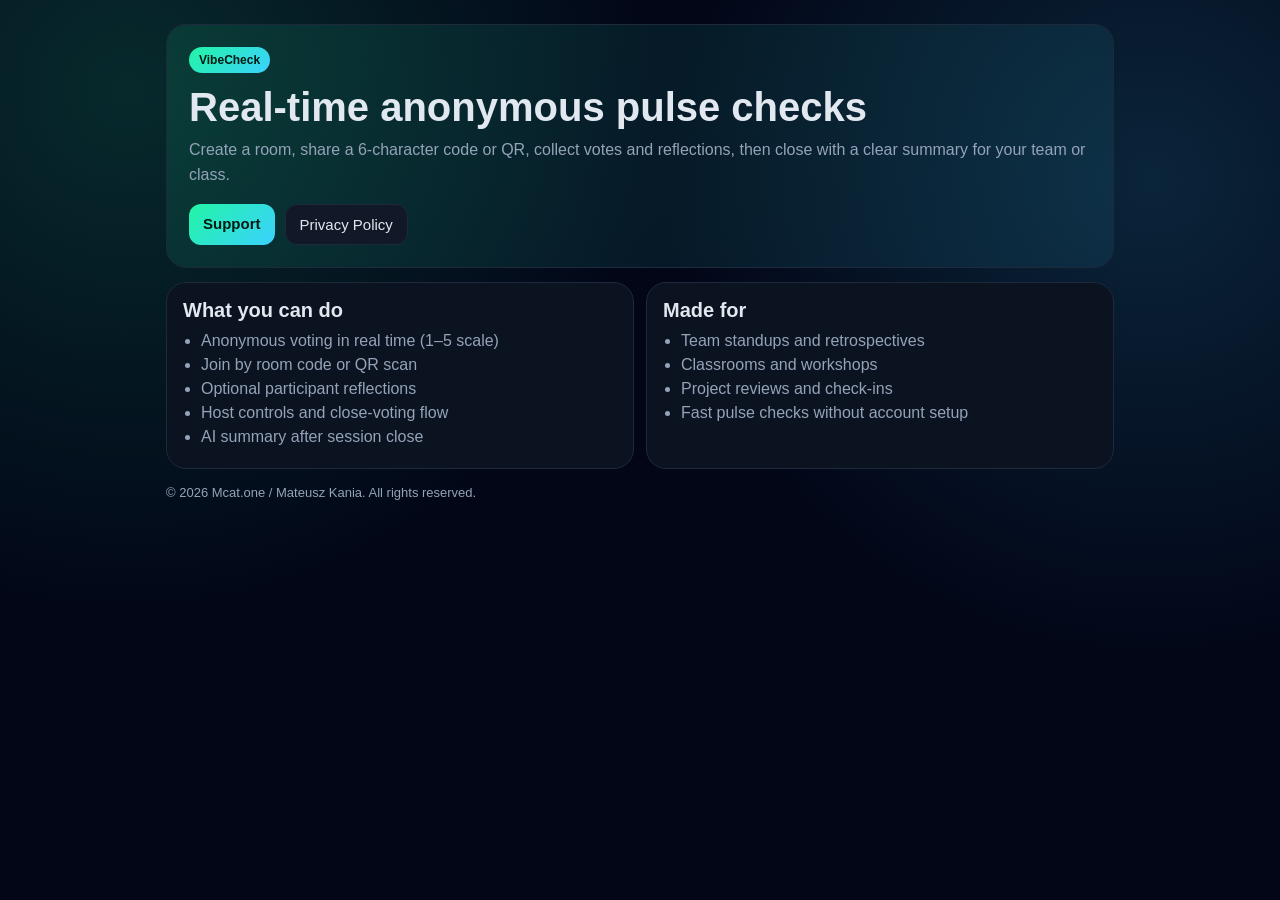
==== marketing.html @ 9168e889 "Add GitHub Pages support and marketing pages with obfuscated contact" ====
<!doctype html>
<html lang="en">
  <head>
    <meta charset="UTF-8" />
    <meta name="viewport" content="width=device-width, initial-scale=1.0" />
    <title>VibeCheck</title>
    <meta
      name="description"
      content="VibeCheck is a real-time anonymous pulse tool for teams and classrooms. Create a room, share code or QR, collect votes and reflections, and close with AI summary."
    />
    <style>
      :root {
        --bg: #020617;
        --surface: #0b1220;
        --surface2: #111827;
        --text: #e2e8f0;
        --muted: #94a3b8;
        --border: #1e293b;
        --brandA: #22f5a5;
        --brandB: #3bd1ff;
      }

      * {
        box-sizing: border-box;
      }

      body {
        margin: 0;
        min-height: 100vh;
        color: var(--text);
        background:
          radial-gradient(circle at 10% 10%, rgba(34, 245, 165, 0.15), transparent 38%),
          radial-gradient(circle at 90% 20%, rgba(59, 209, 255, 0.15), transparent 36%),
          var(--bg);
        font-family:
          -apple-system, BlinkMacSystemFont, "Segoe UI", Roboto, Helvetica, Arial,
          "Apple Color Emoji", "Segoe UI Emoji", sans-serif;
      }

      .wrap {
        max-width: 980px;
        margin: 0 auto;
        padding: 24px 16px 56px;
      }

      .hero,
      .card {
        border: 1px solid var(--border);
        border-radius: 20px;
        background: var(--surface);
      }

      .hero {
        padding: 22px;
        background: linear-gradient(135deg, rgba(34, 245, 165, 0.1), rgba(59, 209, 255, 0.08));
      }

      .badge {
        display: inline-block;
        border-radius: 999px;
        padding: 6px 10px;
        font-size: 12px;
        font-weight: 700;
        color: #001a11;
        background: linear-gradient(135deg, var(--brandA), var(--brandB));
      }

      h1 {
        margin: 12px 0 8px;
        font-size: 40px;
      }

      p {
        margin: 0;
        color: var(--muted);
        line-height: 1.55;
      }

      .cta {
        margin-top: 16px;
        display: flex;
        flex-wrap: wrap;
        gap: 10px;
      }

      .btn {
        border-radius: 12px;
        padding: 11px 14px;
        font-size: 15px;
        text-decoration: none;
      }

      .btn-primary {
        color: #001a11;
        background: linear-gradient(135deg, var(--brandA), var(--brandB));
        font-weight: 700;
      }

      .btn-ghost {
        border: 1px solid var(--border);
        color: var(--text);
        background: var(--surface2);
      }

      .grid {
        margin-top: 14px;
        display: grid;
        grid-template-columns: 1fr 1fr;
        gap: 12px;
      }

      .card {
        padding: 16px;
      }

      h2 {
        margin: 0 0 6px;
        font-size: 20px;
      }

      ul {
        margin: 10px 0 0 18px;
        padding: 0;
      }

      li {
        margin-bottom: 6px;
        color: var(--muted);
      }

      .footer {
        margin-top: 14px;
        color: var(--muted);
        font-size: 13px;
      }

      @media (max-width: 760px) {
        .grid {
          grid-template-columns: 1fr;
        }

        h1 {
          font-size: 34px;
        }
      }
    </style>
  </head>
  <body>
    <main class="wrap">
      <section class="hero">
        <div class="badge">VibeCheck</div>
        <h1>Real-time anonymous pulse checks</h1>
        <p>
          Create a room, share a 6-character code or QR, collect votes and reflections,
          then close with a clear summary for your team or class.
        </p>
        <div class="cta">
          <a class="btn btn-primary" href="./support.html">Support</a>
          <a class="btn btn-ghost" href="./index.html">Privacy Policy</a>
        </div>
      </section>

      <section class="grid">
        <article class="card">
          <h2>What you can do</h2>
          <ul>
            <li>Anonymous voting in real time (1–5 scale)</li>
            <li>Join by room code or QR scan</li>
            <li>Optional participant reflections</li>
            <li>Host controls and close-voting flow</li>
            <li>AI summary after session close</li>
          </ul>
        </article>

        <article class="card">
          <h2>Made for</h2>
          <ul>
            <li>Team standups and retrospectives</li>
            <li>Classrooms and workshops</li>
            <li>Project reviews and check-ins</li>
            <li>Fast pulse checks without account setup</li>
          </ul>
        </article>
      </section>

      <p class="footer">© 2026 Mcat.one / Mateusz Kania. All rights reserved.</p>
    </main>
  </body>
</html>
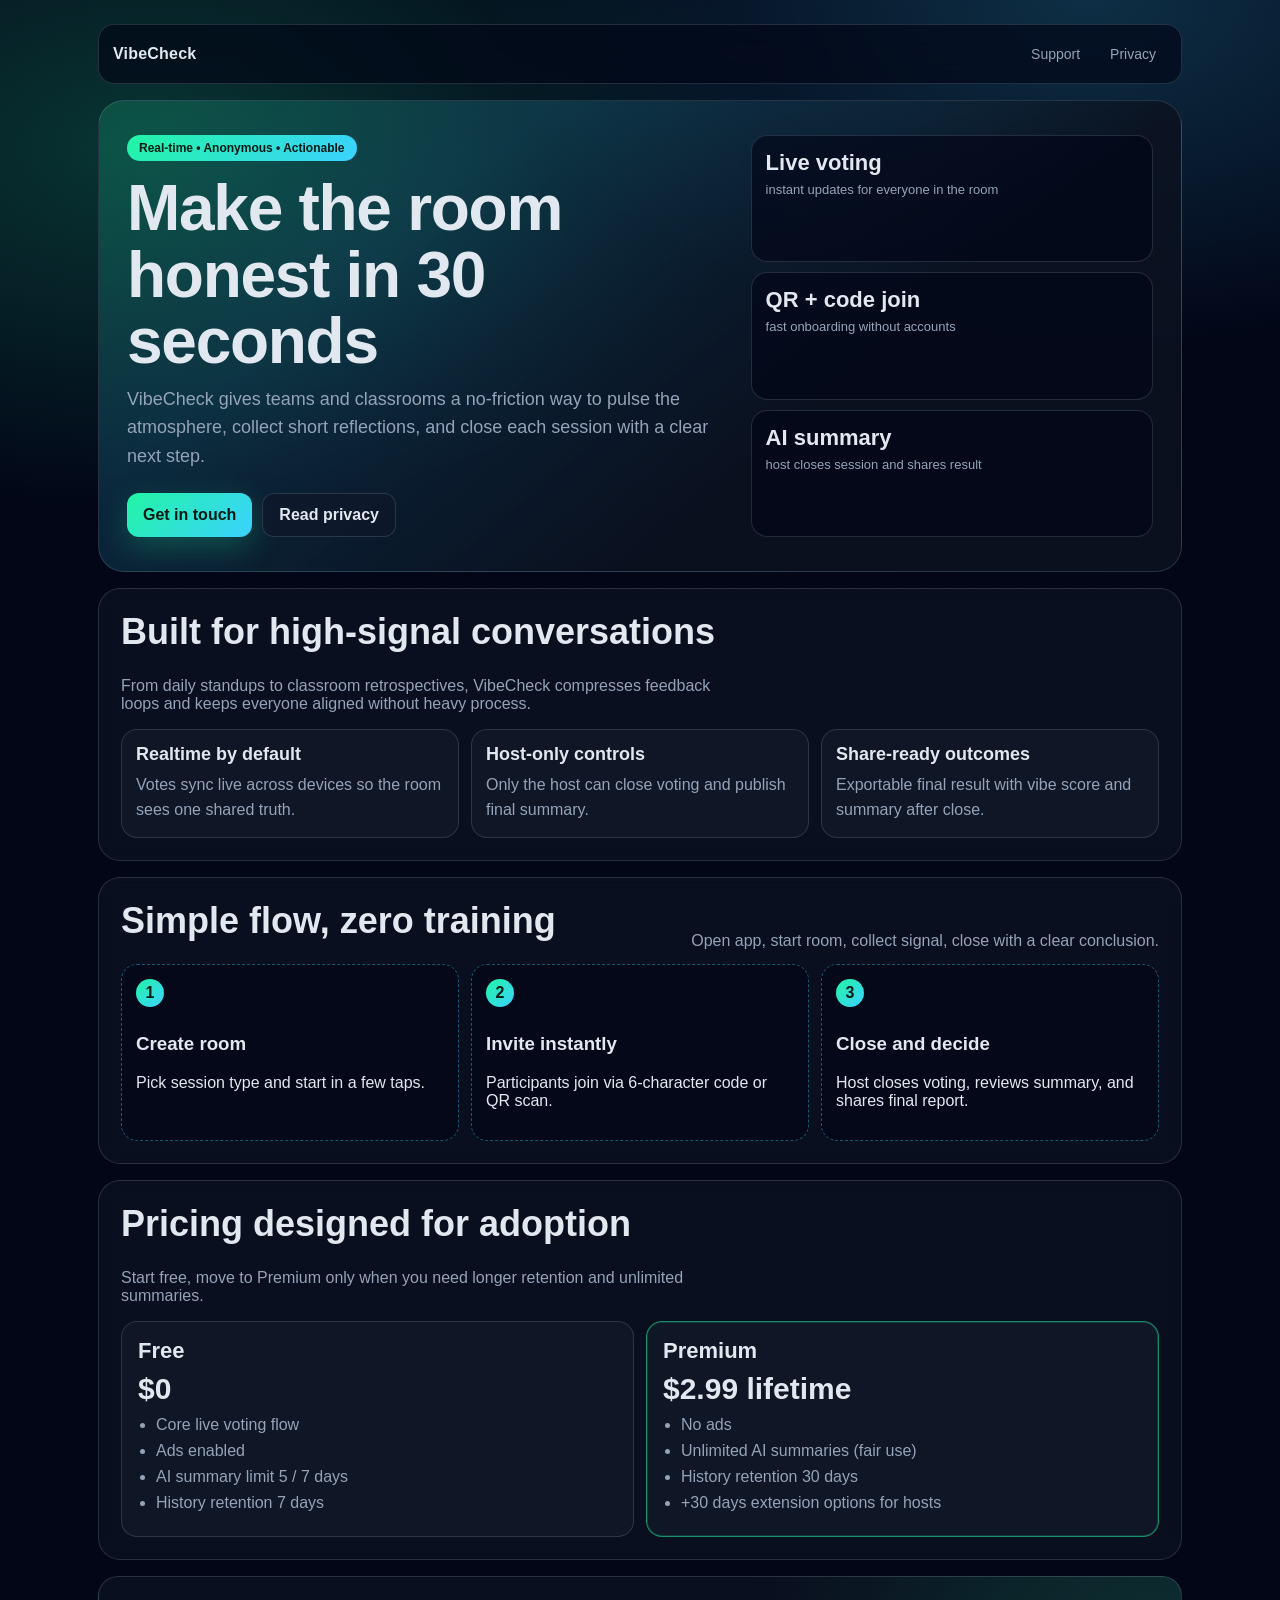
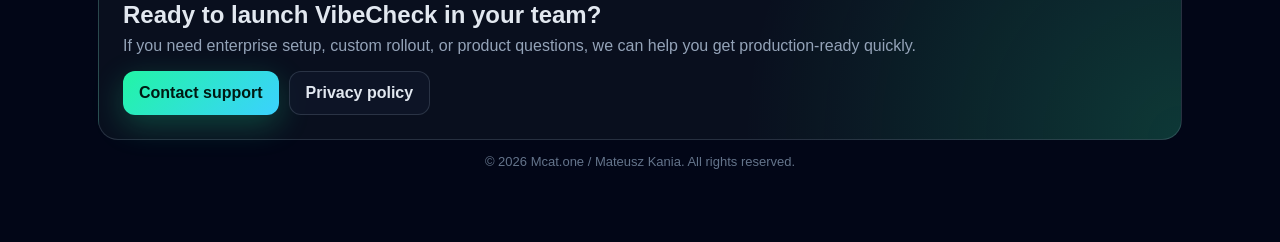
==== commit 0e377275: "Redesign marketing landing page with modern premium layout" ====
--- a/marketing.html
+++ b/marketing.html
@@ -3,184 +3,531 @@
   <head>
     <meta charset="UTF-8" />
     <meta name="viewport" content="width=device-width, initial-scale=1.0" />
-    <title>VibeCheck</title>
+    <title>VibeCheck | Real-Time Pulse for Teams</title>
     <meta
       name="description"
-      content="VibeCheck is a real-time anonymous pulse tool for teams and classrooms. Create a room, share code or QR, collect votes and reflections, and close with AI summary."
+      content="VibeCheck helps teams and classrooms run fast anonymous pulse checks with live results, reflections, and AI summaries."
     />
     <style>
       :root {
-        --bg: #020617;
-        --surface: #0b1220;
-        --surface2: #111827;
-        --text: #e2e8f0;
-        --muted: #94a3b8;
-        --border: #1e293b;
-        --brandA: #22f5a5;
-        --brandB: #3bd1ff;
+        --bg-main: #020617;
+        --bg-surface: rgba(11, 18, 32, 0.82);
+        --bg-elevated: rgba(17, 24, 39, 0.9);
+        --text-primary: #e2e8f0;
+        --text-secondary: #94a3b8;
+        --text-muted: #64748b;
+        --border: rgba(148, 163, 184, 0.22);
+        --primary: #22f5a5;
+        --secondary: #3bd1ff;
       }
 
       * {
         box-sizing: border-box;
       }
 
+      html,
       body {
         margin: 0;
-        min-height: 100vh;
-        color: var(--text);
+        min-height: 100%;
+      }
+
+      body {
+        color: var(--text-primary);
+        font-family:
+          Inter, -apple-system, BlinkMacSystemFont, "Segoe UI", Roboto, Helvetica,
+          Arial, sans-serif;
         background:
-          radial-gradient(circle at 10% 10%, rgba(34, 245, 165, 0.15), transparent 38%),
-          radial-gradient(circle at 90% 20%, rgba(59, 209, 255, 0.15), transparent 36%),
-          var(--bg);
-        font-family:
-          -apple-system, BlinkMacSystemFont, "Segoe UI", Roboto, Helvetica, Arial,
-          "Apple Color Emoji", "Segoe UI Emoji", sans-serif;
-      }
-
-      .wrap {
-        max-width: 980px;
+          radial-gradient(1200px 700px at 12% 8%, rgba(34, 245, 165, 0.2), transparent 52%),
+          radial-gradient(1200px 700px at 85% 0%, rgba(59, 209, 255, 0.2), transparent 50%),
+          radial-gradient(600px 400px at 50% 120%, rgba(59, 209, 255, 0.14), transparent 60%),
+          var(--bg-main);
+      }
+
+      .noise {
+        position: fixed;
+        inset: 0;
+        pointer-events: none;
+        opacity: 0.15;
+        background-image:
+          radial-gradient(rgba(255, 255, 255, 0.06) 0.5px, transparent 0.5px);
+        background-size: 3px 3px;
+      }
+
+      .container {
+        max-width: 1120px;
         margin: 0 auto;
-        padding: 24px 16px 56px;
-      }
-
-      .hero,
-      .card {
-        border: 1px solid var(--border);
-        border-radius: 20px;
-        background: var(--surface);
+        padding: 24px 18px 60px;
+      }
+
+      .topbar {
+        display: flex;
+        align-items: center;
+        justify-content: space-between;
+        gap: 12px;
+        position: sticky;
+        top: 14px;
+        z-index: 20;
+        padding: 12px 14px;
+        border: 1px solid var(--border);
+        border-radius: 16px;
+        backdrop-filter: blur(14px);
+        background: rgba(2, 6, 23, 0.68);
+      }
+
+      .brand {
+        font-weight: 800;
+        letter-spacing: 0.2px;
+      }
+
+      .nav {
+        display: flex;
+        gap: 8px;
+        flex-wrap: wrap;
+      }
+
+      .nav a {
+        color: var(--text-secondary);
+        text-decoration: none;
+        padding: 8px 10px;
+        font-size: 14px;
+        border-radius: 10px;
+        border: 1px solid transparent;
+        transition: all 180ms ease;
+      }
+
+      .nav a:hover {
+        color: var(--text-primary);
+        border-color: var(--border);
       }
 
       .hero {
-        padding: 22px;
-        background: linear-gradient(135deg, rgba(34, 245, 165, 0.1), rgba(59, 209, 255, 0.08));
-      }
-
-      .badge {
-        display: inline-block;
+        margin-top: 16px;
+        border: 1px solid var(--border);
+        border-radius: 26px;
+        overflow: hidden;
+        background: linear-gradient(
+          140deg,
+          rgba(34, 245, 165, 0.17),
+          rgba(59, 209, 255, 0.16) 28%,
+          rgba(11, 18, 32, 0.88) 66%
+        );
+      }
+
+      .hero-inner {
+        padding: 34px 28px;
+        display: grid;
+        grid-template-columns: 1.2fr 0.8fr;
+        gap: 20px;
+      }
+
+      .pill {
+        display: inline-flex;
+        align-items: center;
+        gap: 8px;
         border-radius: 999px;
-        padding: 6px 10px;
+        padding: 6px 12px;
         font-size: 12px;
         font-weight: 700;
-        color: #001a11;
-        background: linear-gradient(135deg, var(--brandA), var(--brandB));
-      }
-
-      h1 {
-        margin: 12px 0 8px;
-        font-size: 40px;
-      }
-
-      p {
+        color: #001a13;
+        background: linear-gradient(135deg, var(--primary) 0%, var(--secondary) 100%);
+      }
+
+      .hero h1 {
+        margin: 14px 0 10px;
+        font-size: clamp(34px, 6vw, 64px);
+        line-height: 1.04;
+        letter-spacing: -0.02em;
+      }
+
+      .hero p {
         margin: 0;
-        color: var(--muted);
+        color: var(--text-secondary);
+        max-width: 660px;
+        line-height: 1.6;
+        font-size: clamp(16px, 2vw, 18px);
+      }
+
+      .hero-ctas {
+        margin-top: 22px;
+        display: flex;
+        gap: 10px;
+        flex-wrap: wrap;
+      }
+
+      .btn {
+        display: inline-flex;
+        align-items: center;
+        justify-content: center;
+        text-decoration: none;
+        border-radius: 12px;
+        padding: 12px 16px;
+        font-weight: 700;
+        transition: transform 180ms ease, box-shadow 180ms ease;
+      }
+
+      .btn:hover {
+        transform: translateY(-1px);
+      }
+
+      .btn-primary {
+        color: #001a13;
+        background: linear-gradient(135deg, var(--primary) 0%, var(--secondary) 100%);
+        box-shadow: 0 10px 32px rgba(34, 245, 165, 0.24);
+      }
+
+      .btn-secondary {
+        color: var(--text-primary);
+        border: 1px solid var(--border);
+        background: rgba(15, 23, 42, 0.75);
+      }
+
+      .stats {
+        display: grid;
+        gap: 10px;
+      }
+
+      .stat {
+        border: 1px solid var(--border);
+        border-radius: 16px;
+        padding: 14px;
+        background: rgba(2, 6, 23, 0.64);
+      }
+
+      .stat strong {
+        display: block;
+        font-size: 22px;
+        margin-bottom: 4px;
+      }
+
+      .stat span {
+        color: var(--text-secondary);
+        font-size: 13px;
+      }
+
+      .section {
+        margin-top: 16px;
+        border: 1px solid var(--border);
+        border-radius: 22px;
+        padding: 22px;
+        background: var(--bg-surface);
+        backdrop-filter: blur(10px);
+      }
+
+      .section h2 {
+        margin: 0 0 8px;
+        font-size: clamp(24px, 4vw, 36px);
+      }
+
+      .section-head {
+        display: flex;
+        justify-content: space-between;
+        gap: 16px;
+        flex-wrap: wrap;
+        align-items: flex-end;
+      }
+
+      .section-head p {
+        margin: 0;
+        color: var(--text-secondary);
+        max-width: 620px;
+      }
+
+      .feature-grid {
+        margin-top: 16px;
+        display: grid;
+        grid-template-columns: repeat(3, minmax(0, 1fr));
+        gap: 12px;
+      }
+
+      .feature {
+        border: 1px solid var(--border);
+        border-radius: 16px;
+        padding: 14px;
+        background: var(--bg-elevated);
+      }
+
+      .feature h3 {
+        margin: 0 0 8px;
+        font-size: 18px;
+      }
+
+      .feature p {
+        margin: 0;
+        color: var(--text-secondary);
         line-height: 1.55;
       }
 
-      .cta {
-        margin-top: 16px;
-        display: flex;
-        flex-wrap: wrap;
-        gap: 10px;
-      }
-
-      .btn {
-        border-radius: 12px;
-        padding: 11px 14px;
-        font-size: 15px;
-        text-decoration: none;
-      }
-
-      .btn-primary {
-        color: #001a11;
-        background: linear-gradient(135deg, var(--brandA), var(--brandB));
-        font-weight: 700;
-      }
-
-      .btn-ghost {
-        border: 1px solid var(--border);
-        color: var(--text);
-        background: var(--surface2);
-      }
-
-      .grid {
+      .flow {
         margin-top: 14px;
         display: grid;
-        grid-template-columns: 1fr 1fr;
+        grid-template-columns: repeat(3, minmax(0, 1fr));
         gap: 12px;
       }
 
-      .card {
+      .step {
+        border: 1px dashed rgba(59, 209, 255, 0.4);
+        border-radius: 16px;
+        padding: 14px;
+        background: rgba(2, 6, 23, 0.6);
+      }
+
+      .step .n {
+        display: inline-flex;
+        width: 28px;
+        height: 28px;
+        align-items: center;
+        justify-content: center;
+        border-radius: 50%;
+        margin-bottom: 8px;
+        color: #001a13;
+        font-weight: 800;
+        background: linear-gradient(135deg, var(--primary) 0%, var(--secondary) 100%);
+      }
+
+      .plans {
+        margin-top: 16px;
+        display: grid;
+        grid-template-columns: repeat(2, minmax(0, 1fr));
+        gap: 12px;
+      }
+
+      .plan {
+        border: 1px solid var(--border);
+        border-radius: 16px;
         padding: 16px;
-      }
-
-      h2 {
-        margin: 0 0 6px;
-        font-size: 20px;
-      }
-
-      ul {
-        margin: 10px 0 0 18px;
-        padding: 0;
-      }
-
-      li {
-        margin-bottom: 6px;
-        color: var(--muted);
+        background: var(--bg-elevated);
+      }
+
+      .plan h3 {
+        margin: 0 0 4px;
+        font-size: 22px;
+      }
+
+      .price {
+        font-size: 30px;
+        font-weight: 800;
+        margin: 8px 0 10px;
+      }
+
+      .plan ul {
+        margin: 0;
+        padding-left: 18px;
+        color: var(--text-secondary);
+      }
+
+      .plan li {
+        margin-bottom: 8px;
+      }
+
+      .plan-premium {
+        border-color: rgba(34, 245, 165, 0.55);
+        box-shadow: inset 0 0 0 1px rgba(34, 245, 165, 0.15);
+      }
+
+      .final {
+        margin-top: 16px;
+        border: 1px solid var(--border);
+        border-radius: 20px;
+        padding: 24px;
+        background:
+          radial-gradient(circle at right bottom, rgba(34, 245, 165, 0.18), transparent 40%),
+          rgba(11, 18, 32, 0.88);
+      }
+
+      .final h2 {
+        margin: 0 0 8px;
+      }
+
+      .final p {
+        margin: 0;
+        color: var(--text-secondary);
+      }
+
+      .final .hero-ctas {
+        margin-top: 16px;
       }
 
       .footer {
         margin-top: 14px;
-        color: var(--muted);
+        color: var(--text-muted);
         font-size: 13px;
-      }
-
-      @media (max-width: 760px) {
-        .grid {
+        text-align: center;
+      }
+
+      @media (max-width: 920px) {
+        .hero-inner {
           grid-template-columns: 1fr;
         }
 
-        h1 {
-          font-size: 34px;
+        .stats {
+          grid-template-columns: repeat(3, minmax(0, 1fr));
+        }
+
+        .feature-grid,
+        .flow {
+          grid-template-columns: 1fr;
+        }
+
+        .plans {
+          grid-template-columns: 1fr;
+        }
+      }
+
+      @media (max-width: 560px) {
+        .container {
+          padding: 18px 14px 44px;
+        }
+
+        .hero-inner,
+        .section,
+        .final {
+          padding: 18px;
+        }
+
+        .stats {
+          grid-template-columns: 1fr;
+        }
+
+        .topbar {
+          top: 8px;
         }
       }
     </style>
   </head>
   <body>
-    <main class="wrap">
+    <div class="noise" aria-hidden="true"></div>
+    <main class="container">
+      <header class="topbar">
+        <strong class="brand">VibeCheck</strong>
+        <nav class="nav" aria-label="Secondary">
+          <a href="./support.html">Support</a>
+          <a href="./index.html">Privacy</a>
+        </nav>
+      </header>
+
       <section class="hero">
-        <div class="badge">VibeCheck</div>
-        <h1>Real-time anonymous pulse checks</h1>
+        <div class="hero-inner">
+          <div>
+            <span class="pill">Real-time • Anonymous • Actionable</span>
+            <h1>Make the room honest in 30 seconds</h1>
+            <p>
+              VibeCheck gives teams and classrooms a no-friction way to pulse the
+              atmosphere, collect short reflections, and close each session with a
+              clear next step.
+            </p>
+            <div class="hero-ctas">
+              <a class="btn btn-primary" href="./support.html">Get in touch</a>
+              <a class="btn btn-secondary" href="./index.html">Read privacy</a>
+            </div>
+          </div>
+
+          <div class="stats" aria-label="Product highlights">
+            <article class="stat">
+              <strong>Live voting</strong>
+              <span>instant updates for everyone in the room</span>
+            </article>
+            <article class="stat">
+              <strong>QR + code join</strong>
+              <span>fast onboarding without accounts</span>
+            </article>
+            <article class="stat">
+              <strong>AI summary</strong>
+              <span>host closes session and shares result</span>
+            </article>
+          </div>
+        </div>
+      </section>
+
+      <section class="section">
+        <div class="section-head">
+          <h2>Built for high-signal conversations</h2>
+          <p>
+            From daily standups to classroom retrospectives, VibeCheck compresses
+            feedback loops and keeps everyone aligned without heavy process.
+          </p>
+        </div>
+        <div class="feature-grid">
+          <article class="feature">
+            <h3>Realtime by default</h3>
+            <p>Votes sync live across devices so the room sees one shared truth.</p>
+          </article>
+          <article class="feature">
+            <h3>Host-only controls</h3>
+            <p>Only the host can close voting and publish final summary.</p>
+          </article>
+          <article class="feature">
+            <h3>Share-ready outcomes</h3>
+            <p>Exportable final result with vibe score and summary after close.</p>
+          </article>
+        </div>
+      </section>
+
+      <section class="section">
+        <div class="section-head">
+          <h2>Simple flow, zero training</h2>
+          <p>Open app, start room, collect signal, close with a clear conclusion.</p>
+        </div>
+        <div class="flow">
+          <article class="step">
+            <span class="n">1</span>
+            <h3>Create room</h3>
+            <p>Pick session type and start in a few taps.</p>
+          </article>
+          <article class="step">
+            <span class="n">2</span>
+            <h3>Invite instantly</h3>
+            <p>Participants join via 6-character code or QR scan.</p>
+          </article>
+          <article class="step">
+            <span class="n">3</span>
+            <h3>Close and decide</h3>
+            <p>Host closes voting, reviews summary, and shares final report.</p>
+          </article>
+        </div>
+      </section>
+
+      <section class="section">
+        <div class="section-head">
+          <h2>Pricing designed for adoption</h2>
+          <p>
+            Start free, move to Premium only when you need longer retention and
+            unlimited summaries.
+          </p>
+        </div>
+        <div class="plans">
+          <article class="plan">
+            <h3>Free</h3>
+            <div class="price">$0</div>
+            <ul>
+              <li>Core live voting flow</li>
+              <li>Ads enabled</li>
+              <li>AI summary limit 5 / 7 days</li>
+              <li>History retention 7 days</li>
+            </ul>
+          </article>
+          <article class="plan plan-premium">
+            <h3>Premium</h3>
+            <div class="price">$2.99 lifetime</div>
+            <ul>
+              <li>No ads</li>
+              <li>Unlimited AI summaries (fair use)</li>
+              <li>History retention 30 days</li>
+              <li>+30 days extension options for hosts</li>
+            </ul>
+          </article>
+        </div>
+      </section>
+
+      <section class="final">
+        <h2>Ready to launch VibeCheck in your team?</h2>
         <p>
-          Create a room, share a 6-character code or QR, collect votes and reflections,
-          then close with a clear summary for your team or class.
+          If you need enterprise setup, custom rollout, or product questions, we
+          can help you get production-ready quickly.
         </p>
-        <div class="cta">
-          <a class="btn btn-primary" href="./support.html">Support</a>
-          <a class="btn btn-ghost" href="./index.html">Privacy Policy</a>
-        </div>
-      </section>
-
-      <section class="grid">
-        <article class="card">
-          <h2>What you can do</h2>
-          <ul>
-            <li>Anonymous voting in real time (1–5 scale)</li>
-            <li>Join by room code or QR scan</li>
-            <li>Optional participant reflections</li>
-            <li>Host controls and close-voting flow</li>
-            <li>AI summary after session close</li>
-          </ul>
-        </article>
-
-        <article class="card">
-          <h2>Made for</h2>
-          <ul>
-            <li>Team standups and retrospectives</li>
-            <li>Classrooms and workshops</li>
-            <li>Project reviews and check-ins</li>
-            <li>Fast pulse checks without account setup</li>
-          </ul>
-        </article>
+        <div class="hero-ctas">
+          <a class="btn btn-primary" href="./support.html">Contact support</a>
+          <a class="btn btn-secondary" href="./index.html">Privacy policy</a>
+        </div>
       </section>
 
       <p class="footer">© 2026 Mcat.one / Mateusz Kania. All rights reserved.</p>
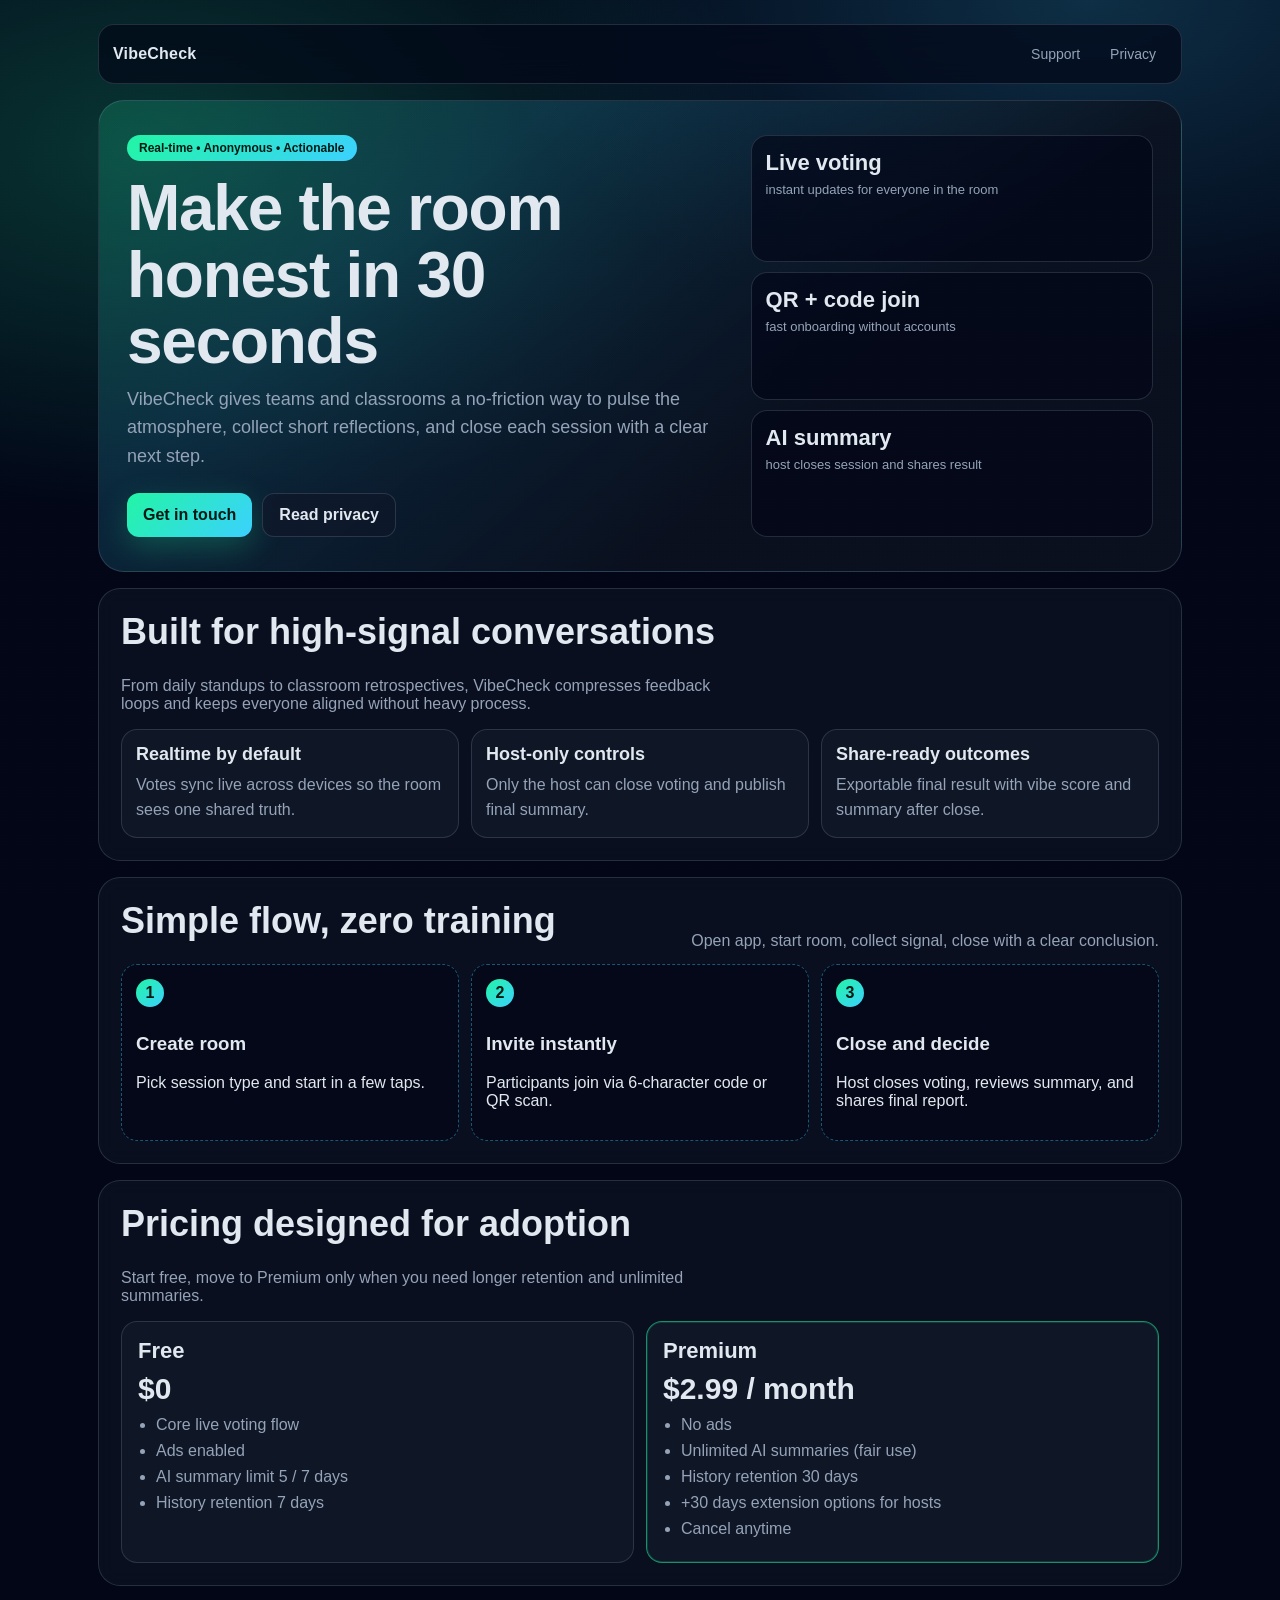
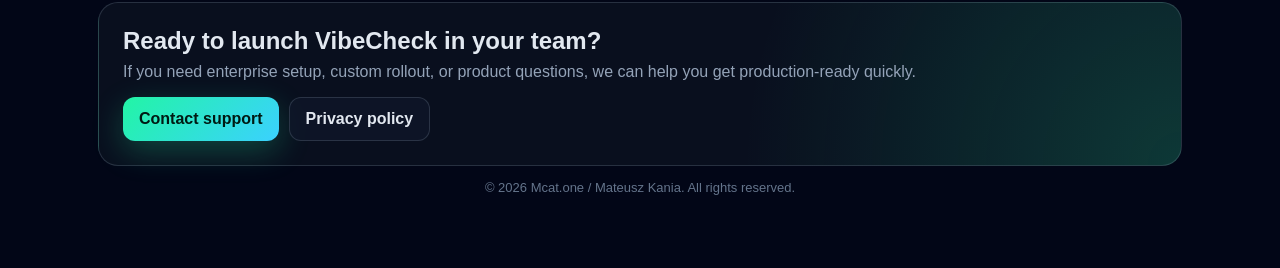
==== commit dd665f26: "Switch premium pricing copy to monthly subscription" ====
--- a/marketing.html
+++ b/marketing.html
@@ -507,12 +507,13 @@
           </article>
           <article class="plan plan-premium">
             <h3>Premium</h3>
-            <div class="price">$2.99 lifetime</div>
+            <div class="price">$2.99 / month</div>
             <ul>
               <li>No ads</li>
               <li>Unlimited AI summaries (fair use)</li>
               <li>History retention 30 days</li>
               <li>+30 days extension options for hosts</li>
+              <li>Cancel anytime</li>
             </ul>
           </article>
         </div>
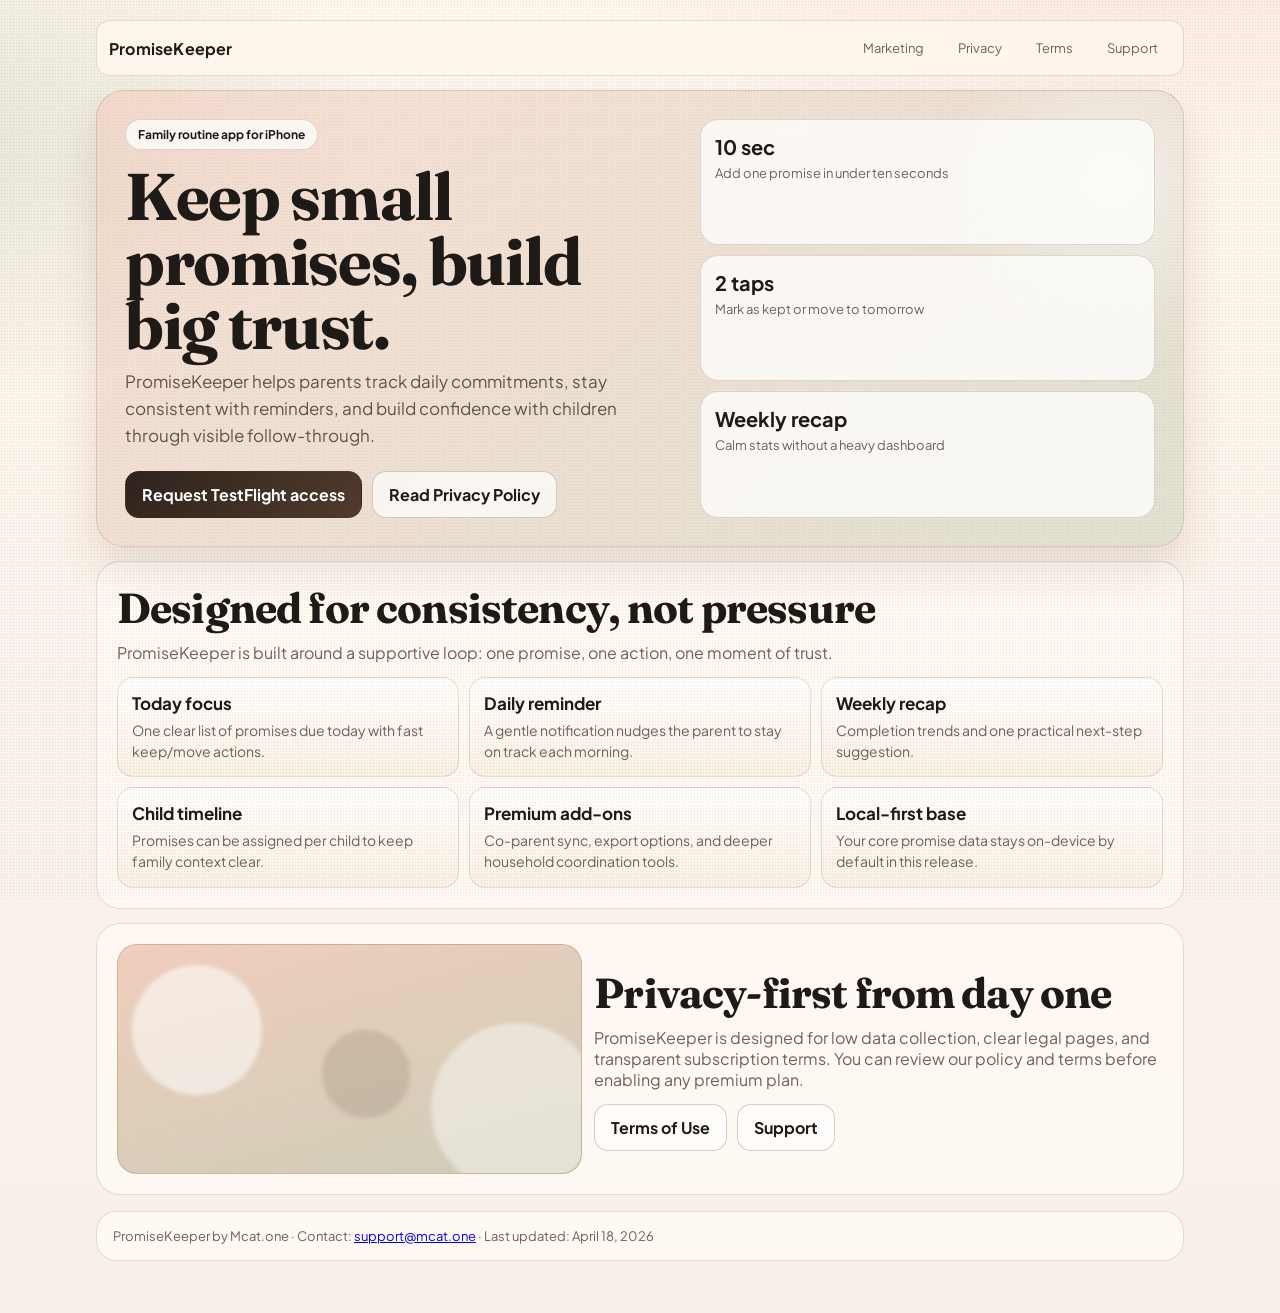
==== commit 9017892d: "Move PromiseKeeper pages to root and remove /promisekeeper path" ====
--- a/marketing.html
+++ b/marketing.html
@@ -2,23 +2,31 @@
 <html lang="en">
   <head>
     <meta charset="UTF-8" />
-    <meta name="viewport" content="width=device-width, initial-scale=1.0" />
-    <title>VibeCheck | Real-Time Pulse for Teams</title>
+    <meta name="viewport" content="width=device-width, initial-scale=1" />
+    <title>PromiseKeeper | Keep Small Promises, Build Big Trust</title>
     <meta
       name="description"
-      content="VibeCheck helps teams and classrooms run fast anonymous pulse checks with live results, reflections, and AI summaries."
+      content="PromiseKeeper helps parents keep daily promises with warm reminders, child timelines, and a calm weekly recap."
+    />
+    <link rel="preconnect" href="https://fonts.googleapis.com" />
+    <link rel="preconnect" href="https://fonts.gstatic.com" crossorigin />
+    <link
+      href="https://fonts.googleapis.com/css2?family=Fraunces:opsz,wght@9..144,600;9..144,700&family=Plus+Jakarta+Sans:wght@500;700&display=swap"
+      rel="stylesheet"
     />
     <style>
       :root {
-        --bg-main: #020617;
-        --bg-surface: rgba(11, 18, 32, 0.82);
-        --bg-elevated: rgba(17, 24, 39, 0.9);
-        --text-primary: #e2e8f0;
-        --text-secondary: #94a3b8;
-        --text-muted: #64748b;
-        --border: rgba(148, 163, 184, 0.22);
-        --primary: #22f5a5;
-        --secondary: #3bd1ff;
+        --ink: #1e1a17;
+        --muted: #6e6259;
+        --paper: #fff6ee;
+        --paper-2: #f6ecdf;
+        --card: rgba(255, 250, 244, 0.86);
+        --line: rgba(126, 101, 82, 0.2);
+        --peach: #f2b9a8;
+        --rose: #e89288;
+        --sage: #93ab85;
+        --sand: #efe2d3;
+        --shadow: 0 22px 44px rgba(71, 44, 25, 0.12);
       }
 
       * {
@@ -32,50 +40,46 @@
       }
 
       body {
-        color: var(--text-primary);
-        font-family:
-          Inter, -apple-system, BlinkMacSystemFont, "Segoe UI", Roboto, Helvetica,
-          Arial, sans-serif;
+        font-family: "Plus Jakarta Sans", system-ui, -apple-system, sans-serif;
+        color: var(--ink);
         background:
-          radial-gradient(1200px 700px at 12% 8%, rgba(34, 245, 165, 0.2), transparent 52%),
-          radial-gradient(1200px 700px at 85% 0%, rgba(59, 209, 255, 0.2), transparent 50%),
-          radial-gradient(600px 400px at 50% 120%, rgba(59, 209, 255, 0.14), transparent 60%),
-          var(--bg-main);
-      }
-
-      .noise {
+          radial-gradient(1000px 500px at 90% -10%, rgba(232, 146, 136, 0.2), transparent 60%),
+          radial-gradient(900px 500px at -10% 10%, rgba(147, 171, 133, 0.24), transparent 55%),
+          linear-gradient(180deg, var(--paper) 0%, #f8f0e8 100%);
+      }
+
+      .bg-noise {
         position: fixed;
         inset: 0;
         pointer-events: none;
-        opacity: 0.15;
-        background-image:
-          radial-gradient(rgba(255, 255, 255, 0.06) 0.5px, transparent 0.5px);
+        opacity: 0.08;
+        background-image: radial-gradient(#000 0.6px, transparent 0.6px);
         background-size: 3px 3px;
       }
 
       .container {
         max-width: 1120px;
         margin: 0 auto;
-        padding: 24px 18px 60px;
+        padding: 20px 16px 52px;
       }
 
       .topbar {
+        position: sticky;
+        top: 14px;
+        z-index: 20;
         display: flex;
         align-items: center;
         justify-content: space-between;
         gap: 12px;
-        position: sticky;
-        top: 14px;
-        z-index: 20;
-        padding: 12px 14px;
-        border: 1px solid var(--border);
-        border-radius: 16px;
-        backdrop-filter: blur(14px);
-        background: rgba(2, 6, 23, 0.68);
+        padding: 10px 12px;
+        border: 1px solid var(--line);
+        border-radius: 14px;
+        backdrop-filter: blur(10px);
+        background: rgba(255, 247, 238, 0.84);
       }
 
       .brand {
-        font-weight: 800;
+        font-weight: 700;
         letter-spacing: 0.2px;
       }
 
@@ -86,68 +90,82 @@
       }
 
       .nav a {
-        color: var(--text-secondary);
         text-decoration: none;
-        padding: 8px 10px;
-        font-size: 14px;
-        border-radius: 10px;
+        color: var(--muted);
+        font-size: 13px;
         border: 1px solid transparent;
-        transition: all 180ms ease;
+        border-radius: 999px;
+        padding: 8px 12px;
       }
 
       .nav a:hover {
-        color: var(--text-primary);
-        border-color: var(--border);
+        color: var(--ink);
+        border-color: var(--line);
       }
 
       .hero {
-        margin-top: 16px;
-        border: 1px solid var(--border);
-        border-radius: 26px;
+        margin-top: 14px;
+        padding: 28px;
+        border: 1px solid var(--line);
+        border-radius: 28px;
+        background: linear-gradient(140deg, rgba(242, 185, 168, 0.36), rgba(147, 171, 133, 0.26));
+        box-shadow: var(--shadow);
         overflow: hidden;
-        background: linear-gradient(
-          140deg,
-          rgba(34, 245, 165, 0.17),
-          rgba(59, 209, 255, 0.16) 28%,
-          rgba(11, 18, 32, 0.88) 66%
-        );
-      }
-
-      .hero-inner {
-        padding: 34px 28px;
+        position: relative;
+      }
+
+      .hero::after {
+        content: "";
+        position: absolute;
+        width: 380px;
+        height: 380px;
+        right: -120px;
+        top: -100px;
+        border-radius: 50%;
+        background: radial-gradient(circle, rgba(255, 255, 255, 0.46) 0%, transparent 65%);
+        pointer-events: none;
+      }
+
+      .hero-grid {
         display: grid;
-        grid-template-columns: 1.2fr 0.8fr;
-        gap: 20px;
-      }
-
-      .pill {
+        grid-template-columns: 1.1fr 0.9fr;
+        gap: 18px;
+        position: relative;
+        z-index: 1;
+      }
+
+      .chip {
         display: inline-flex;
         align-items: center;
-        gap: 8px;
         border-radius: 999px;
-        padding: 6px 12px;
+        padding: 7px 12px;
         font-size: 12px;
         font-weight: 700;
-        color: #001a13;
-        background: linear-gradient(135deg, var(--primary) 0%, var(--secondary) 100%);
-      }
-
-      .hero h1 {
+        background: rgba(255, 255, 255, 0.74);
+        border: 1px solid rgba(126, 101, 82, 0.24);
+      }
+
+      h1,
+      h2 {
+        font-family: "Fraunces", Georgia, serif;
+        letter-spacing: -0.02em;
+      }
+
+      h1 {
         margin: 14px 0 10px;
-        font-size: clamp(34px, 6vw, 64px);
-        line-height: 1.04;
-        letter-spacing: -0.02em;
-      }
-
-      .hero p {
+        font-size: clamp(36px, 8vw, 66px);
+        line-height: 0.98;
+      }
+
+      .hero-copy {
         margin: 0;
-        color: var(--text-secondary);
-        max-width: 660px;
-        line-height: 1.6;
-        font-size: clamp(16px, 2vw, 18px);
-      }
-
-      .hero-ctas {
+        max-width: 620px;
+        color: #5f534b;
+        line-height: 1.58;
+        font-size: 17px;
+      }
+
+      .hero-cta {
         margin-top: 22px;
         display: flex;
         gap: 10px;
@@ -155,14 +173,11 @@
       }
 
       .btn {
-        display: inline-flex;
-        align-items: center;
-        justify-content: center;
+        border-radius: 14px;
+        font-weight: 700;
         text-decoration: none;
-        border-radius: 12px;
         padding: 12px 16px;
-        font-weight: 700;
-        transition: transform 180ms ease, box-shadow 180ms ease;
+        transition: transform 200ms ease;
       }
 
       .btn:hover {
@@ -170,368 +185,275 @@
       }
 
       .btn-primary {
-        color: #001a13;
-        background: linear-gradient(135deg, var(--primary) 0%, var(--secondary) 100%);
-        box-shadow: 0 10px 32px rgba(34, 245, 165, 0.24);
+        color: #fff;
+        border: 1px solid transparent;
+        background: linear-gradient(125deg, #2e241d, #503a2c);
       }
 
       .btn-secondary {
-        color: var(--text-primary);
-        border: 1px solid var(--border);
-        background: rgba(15, 23, 42, 0.75);
-      }
-
-      .stats {
+        color: var(--ink);
+        border: 1px solid rgba(126, 101, 82, 0.32);
+        background: rgba(255, 255, 255, 0.7);
+      }
+
+      .hero-card-col {
         display: grid;
         gap: 10px;
       }
 
-      .stat {
-        border: 1px solid var(--border);
-        border-radius: 16px;
+      .mini-card {
+        border: 1px solid rgba(126, 101, 82, 0.24);
+        border-radius: 18px;
         padding: 14px;
-        background: rgba(2, 6, 23, 0.64);
-      }
-
-      .stat strong {
+        background: rgba(255, 255, 255, 0.74);
+      }
+
+      .mini-card strong {
         display: block;
-        font-size: 22px;
-        margin-bottom: 4px;
-      }
-
-      .stat span {
-        color: var(--text-secondary);
+        font-size: 20px;
+        margin-bottom: 2px;
+      }
+
+      .mini-card span {
+        color: var(--muted);
         font-size: 13px;
       }
 
       .section {
-        margin-top: 16px;
-        border: 1px solid var(--border);
-        border-radius: 22px;
-        padding: 22px;
-        background: var(--bg-surface);
-        backdrop-filter: blur(10px);
+        margin-top: 14px;
+        border: 1px solid var(--line);
+        border-radius: 24px;
+        background: var(--card);
+        padding: 20px;
       }
 
       .section h2 {
-        margin: 0 0 8px;
-        font-size: clamp(24px, 4vw, 36px);
-      }
-
-      .section-head {
-        display: flex;
-        justify-content: space-between;
-        gap: 16px;
-        flex-wrap: wrap;
-        align-items: flex-end;
-      }
-
-      .section-head p {
         margin: 0;
-        color: var(--text-secondary);
-        max-width: 620px;
+        font-size: clamp(26px, 5vw, 42px);
+      }
+
+      .section-sub {
+        margin: 8px 0 0;
+        color: var(--muted);
       }
 
       .feature-grid {
-        margin-top: 16px;
-        display: grid;
-        grid-template-columns: repeat(3, minmax(0, 1fr));
-        gap: 12px;
-      }
-
-      .feature {
-        border: 1px solid var(--border);
-        border-radius: 16px;
-        padding: 14px;
-        background: var(--bg-elevated);
-      }
-
-      .feature h3 {
-        margin: 0 0 8px;
-        font-size: 18px;
-      }
-
-      .feature p {
-        margin: 0;
-        color: var(--text-secondary);
-        line-height: 1.55;
-      }
-
-      .flow {
         margin-top: 14px;
         display: grid;
         grid-template-columns: repeat(3, minmax(0, 1fr));
-        gap: 12px;
-      }
-
-      .step {
-        border: 1px dashed rgba(59, 209, 255, 0.4);
+        gap: 10px;
+      }
+
+      .feature {
         border-radius: 16px;
         padding: 14px;
-        background: rgba(2, 6, 23, 0.6);
-      }
-
-      .step .n {
-        display: inline-flex;
-        width: 28px;
-        height: 28px;
+        border: 1px solid rgba(126, 101, 82, 0.2);
+        background: linear-gradient(180deg, rgba(255, 255, 255, 0.76), rgba(248, 236, 223, 0.76));
+      }
+
+      .feature h3 {
+        margin: 0 0 6px;
+        font-size: 17px;
+      }
+
+      .feature p {
+        margin: 0;
+        color: var(--muted);
+        line-height: 1.52;
+        font-size: 14px;
+      }
+
+      .trust {
+        display: grid;
+        grid-template-columns: 0.9fr 1.1fr;
+        gap: 12px;
         align-items: center;
-        justify-content: center;
+      }
+
+      .trust-visual {
+        min-height: 230px;
+        border-radius: 20px;
+        border: 1px solid rgba(126, 101, 82, 0.24);
+        background:
+          linear-gradient(165deg, rgba(242, 185, 168, 0.5), rgba(147, 171, 133, 0.38)),
+          var(--sand);
+        position: relative;
+        overflow: hidden;
+      }
+
+      .blob {
+        position: absolute;
         border-radius: 50%;
-        margin-bottom: 8px;
-        color: #001a13;
-        font-weight: 800;
-        background: linear-gradient(135deg, var(--primary) 0%, var(--secondary) 100%);
-      }
-
-      .plans {
+        filter: blur(2px);
+        animation: float 8s ease-in-out infinite;
+      }
+
+      .blob.one {
+        width: 130px;
+        height: 130px;
+        background: rgba(255, 255, 255, 0.56);
+        left: 14px;
+        top: 20px;
+      }
+
+      .blob.two {
+        width: 170px;
+        height: 170px;
+        background: rgba(255, 255, 255, 0.44);
+        right: -20px;
+        bottom: -20px;
+        animation-delay: 1.5s;
+      }
+
+      .blob.three {
+        width: 88px;
+        height: 88px;
+        background: rgba(80, 58, 44, 0.14);
+        left: 44%;
+        bottom: 24%;
+        animation-delay: 2.3s;
+      }
+
+      @keyframes float {
+        0%,
+        100% {
+          transform: translateY(0) scale(1);
+        }
+
+        50% {
+          transform: translateY(-8px) scale(1.02);
+        }
+      }
+
+      .footer {
         margin-top: 16px;
-        display: grid;
-        grid-template-columns: repeat(2, minmax(0, 1fr));
-        gap: 12px;
-      }
-
-      .plan {
-        border: 1px solid var(--border);
-        border-radius: 16px;
+        border-radius: 20px;
+        border: 1px solid var(--line);
         padding: 16px;
-        background: var(--bg-elevated);
-      }
-
-      .plan h3 {
-        margin: 0 0 4px;
-        font-size: 22px;
-      }
-
-      .price {
-        font-size: 30px;
-        font-weight: 800;
-        margin: 8px 0 10px;
-      }
-
-      .plan ul {
+        background: rgba(255, 250, 244, 0.82);
+      }
+
+      .footer p {
         margin: 0;
-        padding-left: 18px;
-        color: var(--text-secondary);
-      }
-
-      .plan li {
-        margin-bottom: 8px;
-      }
-
-      .plan-premium {
-        border-color: rgba(34, 245, 165, 0.55);
-        box-shadow: inset 0 0 0 1px rgba(34, 245, 165, 0.15);
-      }
-
-      .final {
-        margin-top: 16px;
-        border: 1px solid var(--border);
-        border-radius: 20px;
-        padding: 24px;
-        background:
-          radial-gradient(circle at right bottom, rgba(34, 245, 165, 0.18), transparent 40%),
-          rgba(11, 18, 32, 0.88);
-      }
-
-      .final h2 {
-        margin: 0 0 8px;
-      }
-
-      .final p {
-        margin: 0;
-        color: var(--text-secondary);
-      }
-
-      .final .hero-ctas {
-        margin-top: 16px;
-      }
-
-      .footer {
-        margin-top: 14px;
-        color: var(--text-muted);
+        color: var(--muted);
         font-size: 13px;
-        text-align: center;
-      }
-
-      @media (max-width: 920px) {
-        .hero-inner {
+      }
+
+      @media (max-width: 900px) {
+        .hero-grid,
+        .feature-grid,
+        .trust {
           grid-template-columns: 1fr;
         }
 
-        .stats {
-          grid-template-columns: repeat(3, minmax(0, 1fr));
-        }
-
-        .feature-grid,
-        .flow {
-          grid-template-columns: 1fr;
-        }
-
-        .plans {
-          grid-template-columns: 1fr;
-        }
-      }
-
-      @media (max-width: 560px) {
-        .container {
-          padding: 18px 14px 44px;
-        }
-
-        .hero-inner,
-        .section,
-        .final {
-          padding: 18px;
-        }
-
-        .stats {
-          grid-template-columns: 1fr;
-        }
-
-        .topbar {
-          top: 8px;
+        .hero {
+          padding: 22px;
         }
       }
     </style>
   </head>
   <body>
-    <div class="noise" aria-hidden="true"></div>
+    <div class="bg-noise"></div>
     <main class="container">
       <header class="topbar">
-        <strong class="brand">VibeCheck</strong>
-        <nav class="nav" aria-label="Secondary">
+        <div class="brand">PromiseKeeper</div>
+        <nav class="nav" aria-label="Primary">
+          <a href="./marketing.html">Marketing</a>
+          <a href="./index.html">Privacy</a>
+          <a href="./terms.html">Terms</a>
           <a href="./support.html">Support</a>
-          <a href="./index.html">Privacy</a>
         </nav>
       </header>
 
       <section class="hero">
-        <div class="hero-inner">
+        <div class="hero-grid">
           <div>
-            <span class="pill">Real-time • Anonymous • Actionable</span>
-            <h1>Make the room honest in 30 seconds</h1>
-            <p>
-              VibeCheck gives teams and classrooms a no-friction way to pulse the
-              atmosphere, collect short reflections, and close each session with a
-              clear next step.
+            <span class="chip">Family routine app for iPhone</span>
+            <h1>Keep small promises, build big trust.</h1>
+            <p class="hero-copy">
+              PromiseKeeper helps parents track daily commitments, stay consistent with reminders,
+              and build confidence with children through visible follow-through.
             </p>
-            <div class="hero-ctas">
-              <a class="btn btn-primary" href="./support.html">Get in touch</a>
-              <a class="btn btn-secondary" href="./index.html">Read privacy</a>
+            <div class="hero-cta">
+              <a class="btn btn-primary" href="mailto:support@mcat.one?subject=PromiseKeeper%20TestFlight%20Access">Request TestFlight access</a>
+              <a class="btn btn-secondary" href="./index.html">Read Privacy Policy</a>
             </div>
           </div>
-
-          <div class="stats" aria-label="Product highlights">
-            <article class="stat">
-              <strong>Live voting</strong>
-              <span>instant updates for everyone in the room</span>
+          <div class="hero-card-col">
+            <article class="mini-card">
+              <strong>10 sec</strong>
+              <span>Add one promise in under ten seconds</span>
             </article>
-            <article class="stat">
-              <strong>QR + code join</strong>
-              <span>fast onboarding without accounts</span>
+            <article class="mini-card">
+              <strong>2 taps</strong>
+              <span>Mark as kept or move to tomorrow</span>
             </article>
-            <article class="stat">
-              <strong>AI summary</strong>
-              <span>host closes session and shares result</span>
+            <article class="mini-card">
+              <strong>Weekly recap</strong>
+              <span>Calm stats without a heavy dashboard</span>
             </article>
           </div>
         </div>
       </section>
 
       <section class="section">
-        <div class="section-head">
-          <h2>Built for high-signal conversations</h2>
-          <p>
-            From daily standups to classroom retrospectives, VibeCheck compresses
-            feedback loops and keeps everyone aligned without heavy process.
-          </p>
-        </div>
+        <h2>Designed for consistency, not pressure</h2>
+        <p class="section-sub">
+          PromiseKeeper is built around a supportive loop: one promise, one action, one moment of trust.
+        </p>
         <div class="feature-grid">
           <article class="feature">
-            <h3>Realtime by default</h3>
-            <p>Votes sync live across devices so the room sees one shared truth.</p>
-          </article>
-          <article class="feature">
-            <h3>Host-only controls</h3>
-            <p>Only the host can close voting and publish final summary.</p>
-          </article>
-          <article class="feature">
-            <h3>Share-ready outcomes</h3>
-            <p>Exportable final result with vibe score and summary after close.</p>
+            <h3>Today focus</h3>
+            <p>One clear list of promises due today with fast keep/move actions.</p>
+          </article>
+          <article class="feature">
+            <h3>Daily reminder</h3>
+            <p>A gentle notification nudges the parent to stay on track each morning.</p>
+          </article>
+          <article class="feature">
+            <h3>Weekly recap</h3>
+            <p>Completion trends and one practical next-step suggestion.</p>
+          </article>
+          <article class="feature">
+            <h3>Child timeline</h3>
+            <p>Promises can be assigned per child to keep family context clear.</p>
+          </article>
+          <article class="feature">
+            <h3>Premium add-ons</h3>
+            <p>Co-parent sync, export options, and deeper household coordination tools.</p>
+          </article>
+          <article class="feature">
+            <h3>Local-first base</h3>
+            <p>Your core promise data stays on-device by default in this release.</p>
           </article>
         </div>
       </section>
 
-      <section class="section">
-        <div class="section-head">
-          <h2>Simple flow, zero training</h2>
-          <p>Open app, start room, collect signal, close with a clear conclusion.</p>
+      <section class="section trust">
+        <div class="trust-visual" aria-hidden="true">
+          <div class="blob one"></div>
+          <div class="blob two"></div>
+          <div class="blob three"></div>
         </div>
-        <div class="flow">
-          <article class="step">
-            <span class="n">1</span>
-            <h3>Create room</h3>
-            <p>Pick session type and start in a few taps.</p>
-          </article>
-          <article class="step">
-            <span class="n">2</span>
-            <h3>Invite instantly</h3>
-            <p>Participants join via 6-character code or QR scan.</p>
-          </article>
-          <article class="step">
-            <span class="n">3</span>
-            <h3>Close and decide</h3>
-            <p>Host closes voting, reviews summary, and shares final report.</p>
-          </article>
+        <div>
+          <h2>Privacy-first from day one</h2>
+          <p class="section-sub">
+            PromiseKeeper is designed for low data collection, clear legal pages, and transparent subscription terms.
+            You can review our policy and terms before enabling any premium plan.
+          </p>
+          <div class="hero-cta" style="margin-top:14px">
+            <a class="btn btn-secondary" href="./terms.html">Terms of Use</a>
+            <a class="btn btn-secondary" href="./support.html">Support</a>
+          </div>
         </div>
       </section>
 
-      <section class="section">
-        <div class="section-head">
-          <h2>Pricing designed for adoption</h2>
-          <p>
-            Start free, move to Premium only when you need longer retention and
-            unlimited summaries.
-          </p>
-        </div>
-        <div class="plans">
-          <article class="plan">
-            <h3>Free</h3>
-            <div class="price">$0</div>
-            <ul>
-              <li>Core live voting flow</li>
-              <li>Ads enabled</li>
-              <li>AI summary limit 5 / 7 days</li>
-              <li>History retention 7 days</li>
-            </ul>
-          </article>
-          <article class="plan plan-premium">
-            <h3>Premium</h3>
-            <div class="price">$2.99 / month</div>
-            <ul>
-              <li>No ads</li>
-              <li>Unlimited AI summaries (fair use)</li>
-              <li>History retention 30 days</li>
-              <li>+30 days extension options for hosts</li>
-              <li>Cancel anytime</li>
-            </ul>
-          </article>
-        </div>
-      </section>
-
-      <section class="final">
-        <h2>Ready to launch VibeCheck in your team?</h2>
+      <footer class="footer">
         <p>
-          If you need enterprise setup, custom rollout, or product questions, we
-          can help you get production-ready quickly.
+          PromiseKeeper by Mcat.one · Contact: <a href="mailto:support@mcat.one">support@mcat.one</a> ·
+          Last updated: April 18, 2026
         </p>
-        <div class="hero-ctas">
-          <a class="btn btn-primary" href="./support.html">Contact support</a>
-          <a class="btn btn-secondary" href="./index.html">Privacy policy</a>
-        </div>
-      </section>
-
-      <p class="footer">© 2026 Mcat.one / Mateusz Kania. All rights reserved.</p>
+      </footer>
     </main>
   </body>
 </html>
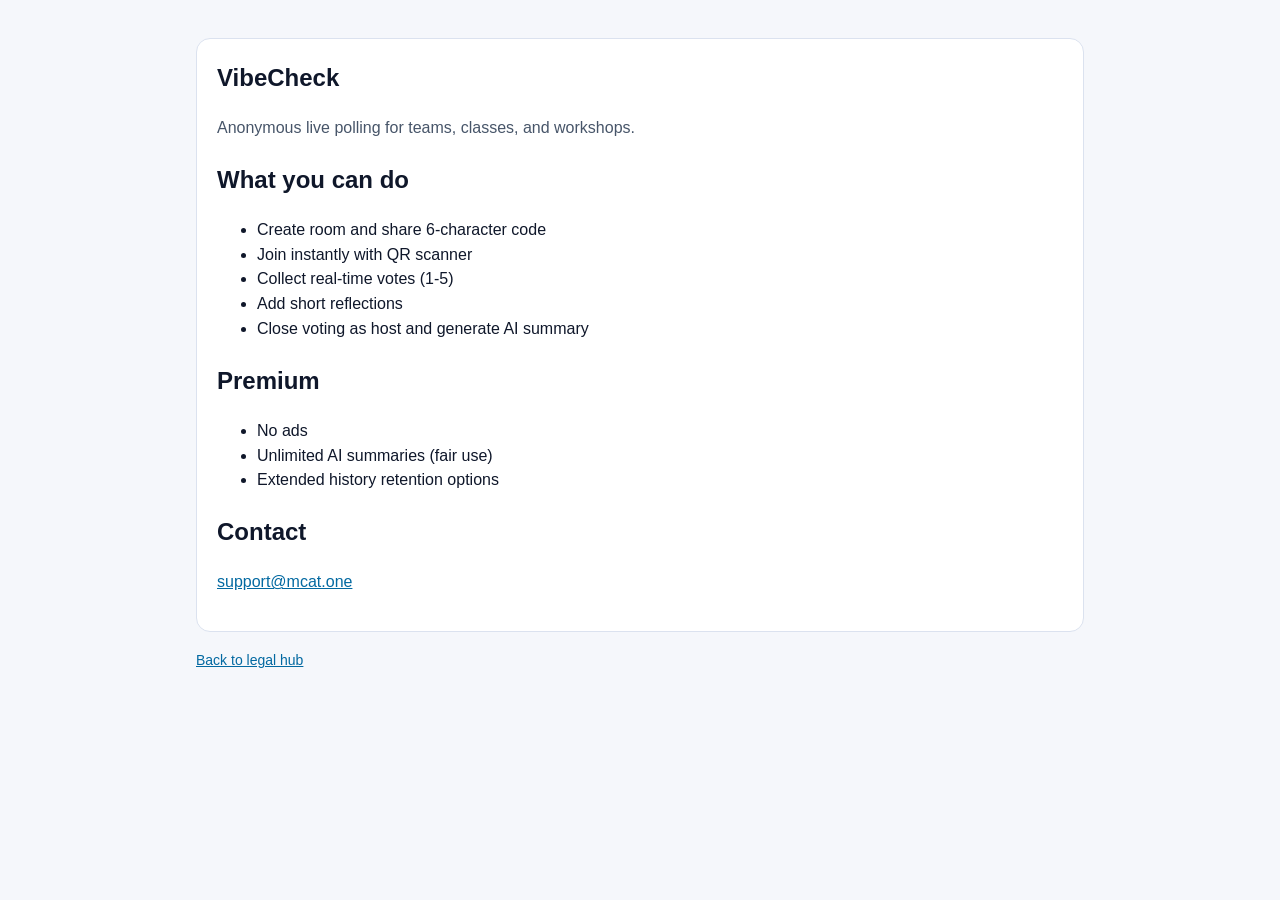
==== commit 0d1dc64d: "Publish VibeCheck legal/support pages for App Store review" ====
--- a/marketing.html
+++ b/marketing.html
@@ -2,458 +2,38 @@
 <html lang="en">
   <head>
     <meta charset="UTF-8" />
-    <meta name="viewport" content="width=device-width, initial-scale=1" />
-    <title>PromiseKeeper | Keep Small Promises, Build Big Trust</title>
-    <meta
-      name="description"
-      content="PromiseKeeper helps parents keep daily promises with warm reminders, child timelines, and a calm weekly recap."
-    />
-    <link rel="preconnect" href="https://fonts.googleapis.com" />
-    <link rel="preconnect" href="https://fonts.gstatic.com" crossorigin />
-    <link
-      href="https://fonts.googleapis.com/css2?family=Fraunces:opsz,wght@9..144,600;9..144,700&family=Plus+Jakarta+Sans:wght@500;700&display=swap"
-      rel="stylesheet"
-    />
-    <style>
-      :root {
-        --ink: #1e1a17;
-        --muted: #6e6259;
-        --paper: #fff6ee;
-        --paper-2: #f6ecdf;
-        --card: rgba(255, 250, 244, 0.86);
-        --line: rgba(126, 101, 82, 0.2);
-        --peach: #f2b9a8;
-        --rose: #e89288;
-        --sage: #93ab85;
-        --sand: #efe2d3;
-        --shadow: 0 22px 44px rgba(71, 44, 25, 0.12);
-      }
-
-      * {
-        box-sizing: border-box;
-      }
-
-      html,
-      body {
-        margin: 0;
-        min-height: 100%;
-      }
-
-      body {
-        font-family: "Plus Jakarta Sans", system-ui, -apple-system, sans-serif;
-        color: var(--ink);
-        background:
-          radial-gradient(1000px 500px at 90% -10%, rgba(232, 146, 136, 0.2), transparent 60%),
-          radial-gradient(900px 500px at -10% 10%, rgba(147, 171, 133, 0.24), transparent 55%),
-          linear-gradient(180deg, var(--paper) 0%, #f8f0e8 100%);
-      }
-
-      .bg-noise {
-        position: fixed;
-        inset: 0;
-        pointer-events: none;
-        opacity: 0.08;
-        background-image: radial-gradient(#000 0.6px, transparent 0.6px);
-        background-size: 3px 3px;
-      }
-
-      .container {
-        max-width: 1120px;
-        margin: 0 auto;
-        padding: 20px 16px 52px;
-      }
-
-      .topbar {
-        position: sticky;
-        top: 14px;
-        z-index: 20;
-        display: flex;
-        align-items: center;
-        justify-content: space-between;
-        gap: 12px;
-        padding: 10px 12px;
-        border: 1px solid var(--line);
-        border-radius: 14px;
-        backdrop-filter: blur(10px);
-        background: rgba(255, 247, 238, 0.84);
-      }
-
-      .brand {
-        font-weight: 700;
-        letter-spacing: 0.2px;
-      }
-
-      .nav {
-        display: flex;
-        gap: 8px;
-        flex-wrap: wrap;
-      }
-
-      .nav a {
-        text-decoration: none;
-        color: var(--muted);
-        font-size: 13px;
-        border: 1px solid transparent;
-        border-radius: 999px;
-        padding: 8px 12px;
-      }
-
-      .nav a:hover {
-        color: var(--ink);
-        border-color: var(--line);
-      }
-
-      .hero {
-        margin-top: 14px;
-        padding: 28px;
-        border: 1px solid var(--line);
-        border-radius: 28px;
-        background: linear-gradient(140deg, rgba(242, 185, 168, 0.36), rgba(147, 171, 133, 0.26));
-        box-shadow: var(--shadow);
-        overflow: hidden;
-        position: relative;
-      }
-
-      .hero::after {
-        content: "";
-        position: absolute;
-        width: 380px;
-        height: 380px;
-        right: -120px;
-        top: -100px;
-        border-radius: 50%;
-        background: radial-gradient(circle, rgba(255, 255, 255, 0.46) 0%, transparent 65%);
-        pointer-events: none;
-      }
-
-      .hero-grid {
-        display: grid;
-        grid-template-columns: 1.1fr 0.9fr;
-        gap: 18px;
-        position: relative;
-        z-index: 1;
-      }
-
-      .chip {
-        display: inline-flex;
-        align-items: center;
-        border-radius: 999px;
-        padding: 7px 12px;
-        font-size: 12px;
-        font-weight: 700;
-        background: rgba(255, 255, 255, 0.74);
-        border: 1px solid rgba(126, 101, 82, 0.24);
-      }
-
-      h1,
-      h2 {
-        font-family: "Fraunces", Georgia, serif;
-        letter-spacing: -0.02em;
-      }
-
-      h1 {
-        margin: 14px 0 10px;
-        font-size: clamp(36px, 8vw, 66px);
-        line-height: 0.98;
-      }
-
-      .hero-copy {
-        margin: 0;
-        max-width: 620px;
-        color: #5f534b;
-        line-height: 1.58;
-        font-size: 17px;
-      }
-
-      .hero-cta {
-        margin-top: 22px;
-        display: flex;
-        gap: 10px;
-        flex-wrap: wrap;
-      }
-
-      .btn {
-        border-radius: 14px;
-        font-weight: 700;
-        text-decoration: none;
-        padding: 12px 16px;
-        transition: transform 200ms ease;
-      }
-
-      .btn:hover {
-        transform: translateY(-1px);
-      }
-
-      .btn-primary {
-        color: #fff;
-        border: 1px solid transparent;
-        background: linear-gradient(125deg, #2e241d, #503a2c);
-      }
-
-      .btn-secondary {
-        color: var(--ink);
-        border: 1px solid rgba(126, 101, 82, 0.32);
-        background: rgba(255, 255, 255, 0.7);
-      }
-
-      .hero-card-col {
-        display: grid;
-        gap: 10px;
-      }
-
-      .mini-card {
-        border: 1px solid rgba(126, 101, 82, 0.24);
-        border-radius: 18px;
-        padding: 14px;
-        background: rgba(255, 255, 255, 0.74);
-      }
-
-      .mini-card strong {
-        display: block;
-        font-size: 20px;
-        margin-bottom: 2px;
-      }
-
-      .mini-card span {
-        color: var(--muted);
-        font-size: 13px;
-      }
-
-      .section {
-        margin-top: 14px;
-        border: 1px solid var(--line);
-        border-radius: 24px;
-        background: var(--card);
-        padding: 20px;
-      }
-
-      .section h2 {
-        margin: 0;
-        font-size: clamp(26px, 5vw, 42px);
-      }
-
-      .section-sub {
-        margin: 8px 0 0;
-        color: var(--muted);
-      }
-
-      .feature-grid {
-        margin-top: 14px;
-        display: grid;
-        grid-template-columns: repeat(3, minmax(0, 1fr));
-        gap: 10px;
-      }
-
-      .feature {
-        border-radius: 16px;
-        padding: 14px;
-        border: 1px solid rgba(126, 101, 82, 0.2);
-        background: linear-gradient(180deg, rgba(255, 255, 255, 0.76), rgba(248, 236, 223, 0.76));
-      }
-
-      .feature h3 {
-        margin: 0 0 6px;
-        font-size: 17px;
-      }
-
-      .feature p {
-        margin: 0;
-        color: var(--muted);
-        line-height: 1.52;
-        font-size: 14px;
-      }
-
-      .trust {
-        display: grid;
-        grid-template-columns: 0.9fr 1.1fr;
-        gap: 12px;
-        align-items: center;
-      }
-
-      .trust-visual {
-        min-height: 230px;
-        border-radius: 20px;
-        border: 1px solid rgba(126, 101, 82, 0.24);
-        background:
-          linear-gradient(165deg, rgba(242, 185, 168, 0.5), rgba(147, 171, 133, 0.38)),
-          var(--sand);
-        position: relative;
-        overflow: hidden;
-      }
-
-      .blob {
-        position: absolute;
-        border-radius: 50%;
-        filter: blur(2px);
-        animation: float 8s ease-in-out infinite;
-      }
-
-      .blob.one {
-        width: 130px;
-        height: 130px;
-        background: rgba(255, 255, 255, 0.56);
-        left: 14px;
-        top: 20px;
-      }
-
-      .blob.two {
-        width: 170px;
-        height: 170px;
-        background: rgba(255, 255, 255, 0.44);
-        right: -20px;
-        bottom: -20px;
-        animation-delay: 1.5s;
-      }
-
-      .blob.three {
-        width: 88px;
-        height: 88px;
-        background: rgba(80, 58, 44, 0.14);
-        left: 44%;
-        bottom: 24%;
-        animation-delay: 2.3s;
-      }
-
-      @keyframes float {
-        0%,
-        100% {
-          transform: translateY(0) scale(1);
-        }
-
-        50% {
-          transform: translateY(-8px) scale(1.02);
-        }
-      }
-
-      .footer {
-        margin-top: 16px;
-        border-radius: 20px;
-        border: 1px solid var(--line);
-        padding: 16px;
-        background: rgba(255, 250, 244, 0.82);
-      }
-
-      .footer p {
-        margin: 0;
-        color: var(--muted);
-        font-size: 13px;
-      }
-
-      @media (max-width: 900px) {
-        .hero-grid,
-        .feature-grid,
-        .trust {
-          grid-template-columns: 1fr;
-        }
-
-        .hero {
-          padding: 22px;
-        }
-      }
-    </style>
+    <meta name="viewport" content="width=device-width, initial-scale=1.0" />
+    <title>VibeCheck - Marketing</title>
+    <link rel="stylesheet" href="./styles.css" />
   </head>
   <body>
-    <div class="bg-noise"></div>
-    <main class="container">
-      <header class="topbar">
-        <div class="brand">PromiseKeeper</div>
-        <nav class="nav" aria-label="Primary">
-          <a href="./marketing.html">Marketing</a>
-          <a href="./index.html">Privacy</a>
-          <a href="./terms.html">Terms</a>
-          <a href="./support.html">Support</a>
-        </nav>
-      </header>
+    <main class="shell">
+      <section class="content">
+        <h1>VibeCheck</h1>
+        <p class="muted">Anonymous live polling for teams, classes, and workshops.</p>
 
-      <section class="hero">
-        <div class="hero-grid">
-          <div>
-            <span class="chip">Family routine app for iPhone</span>
-            <h1>Keep small promises, build big trust.</h1>
-            <p class="hero-copy">
-              PromiseKeeper helps parents track daily commitments, stay consistent with reminders,
-              and build confidence with children through visible follow-through.
-            </p>
-            <div class="hero-cta">
-              <a class="btn btn-primary" href="mailto:support@mcat.one?subject=PromiseKeeper%20TestFlight%20Access">Request TestFlight access</a>
-              <a class="btn btn-secondary" href="./index.html">Read Privacy Policy</a>
-            </div>
-          </div>
-          <div class="hero-card-col">
-            <article class="mini-card">
-              <strong>10 sec</strong>
-              <span>Add one promise in under ten seconds</span>
-            </article>
-            <article class="mini-card">
-              <strong>2 taps</strong>
-              <span>Mark as kept or move to tomorrow</span>
-            </article>
-            <article class="mini-card">
-              <strong>Weekly recap</strong>
-              <span>Calm stats without a heavy dashboard</span>
-            </article>
-          </div>
-        </div>
+        <h2>What you can do</h2>
+        <ul>
+          <li>Create room and share 6-character code</li>
+          <li>Join instantly with QR scanner</li>
+          <li>Collect real-time votes (1-5)</li>
+          <li>Add short reflections</li>
+          <li>Close voting as host and generate AI summary</li>
+        </ul>
+
+        <h2>Premium</h2>
+        <ul>
+          <li>No ads</li>
+          <li>Unlimited AI summaries (fair use)</li>
+          <li>Extended history retention options</li>
+        </ul>
+
+        <h2>Contact</h2>
+        <p>
+          <a href="mailto:support@mcat.one">support@mcat.one</a>
+        </p>
       </section>
-
-      <section class="section">
-        <h2>Designed for consistency, not pressure</h2>
-        <p class="section-sub">
-          PromiseKeeper is built around a supportive loop: one promise, one action, one moment of trust.
-        </p>
-        <div class="feature-grid">
-          <article class="feature">
-            <h3>Today focus</h3>
-            <p>One clear list of promises due today with fast keep/move actions.</p>
-          </article>
-          <article class="feature">
-            <h3>Daily reminder</h3>
-            <p>A gentle notification nudges the parent to stay on track each morning.</p>
-          </article>
-          <article class="feature">
-            <h3>Weekly recap</h3>
-            <p>Completion trends and one practical next-step suggestion.</p>
-          </article>
-          <article class="feature">
-            <h3>Child timeline</h3>
-            <p>Promises can be assigned per child to keep family context clear.</p>
-          </article>
-          <article class="feature">
-            <h3>Premium add-ons</h3>
-            <p>Co-parent sync, export options, and deeper household coordination tools.</p>
-          </article>
-          <article class="feature">
-            <h3>Local-first base</h3>
-            <p>Your core promise data stays on-device by default in this release.</p>
-          </article>
-        </div>
-      </section>
-
-      <section class="section trust">
-        <div class="trust-visual" aria-hidden="true">
-          <div class="blob one"></div>
-          <div class="blob two"></div>
-          <div class="blob three"></div>
-        </div>
-        <div>
-          <h2>Privacy-first from day one</h2>
-          <p class="section-sub">
-            PromiseKeeper is designed for low data collection, clear legal pages, and transparent subscription terms.
-            You can review our policy and terms before enabling any premium plan.
-          </p>
-          <div class="hero-cta" style="margin-top:14px">
-            <a class="btn btn-secondary" href="./terms.html">Terms of Use</a>
-            <a class="btn btn-secondary" href="./support.html">Support</a>
-          </div>
-        </div>
-      </section>
-
-      <footer class="footer">
-        <p>
-          PromiseKeeper by Mcat.one · Contact: <a href="mailto:support@mcat.one">support@mcat.one</a> ·
-          Last updated: April 18, 2026
-        </p>
-      </footer>
+      <p class="foot"><a href="./index.html">Back to legal hub</a></p>
     </main>
   </body>
 </html>
--- a/styles.css
+++ b/styles.css
@@ -0,0 +1,127 @@
+:root {
+  color-scheme: light;
+  --bg: #f5f7fb;
+  --card: #ffffff;
+  --text: #0f172a;
+  --muted: #475569;
+  --primary: #0ea5e9;
+  --primary-ink: #ffffff;
+  --border: #dbe2ef;
+}
+
+* {
+  box-sizing: border-box;
+}
+
+html,
+body {
+  margin: 0;
+  padding: 0;
+  font-family: "Segoe UI", "Helvetica Neue", Arial, sans-serif;
+  background: var(--bg);
+  color: var(--text);
+  line-height: 1.55;
+}
+
+a {
+  color: #0369a1;
+}
+
+.shell {
+  max-width: 920px;
+  margin: 0 auto;
+  padding: 24px 16px 44px;
+}
+
+.hero {
+  border: 1px solid var(--border);
+  background: linear-gradient(135deg, #e0f2fe 0%, #f8fafc 55%, #dcfce7 100%);
+  border-radius: 18px;
+  padding: 24px;
+  margin-bottom: 16px;
+}
+
+.hero h1 {
+  margin: 0 0 8px;
+  font-size: 30px;
+}
+
+.hero p {
+  margin: 0;
+  color: var(--muted);
+}
+
+.cards {
+  display: grid;
+  grid-template-columns: repeat(auto-fit, minmax(220px, 1fr));
+  gap: 12px;
+}
+
+.card {
+  border: 1px solid var(--border);
+  background: var(--card);
+  border-radius: 14px;
+  padding: 16px;
+}
+
+.card h2 {
+  margin: 0 0 8px;
+  font-size: 18px;
+}
+
+.card p {
+  margin: 0 0 12px;
+  color: var(--muted);
+}
+
+.btn {
+  display: inline-block;
+  text-decoration: none;
+  font-weight: 700;
+  border-radius: 10px;
+  padding: 9px 12px;
+  border: 1px solid #0284c7;
+  background: var(--primary);
+  color: var(--primary-ink);
+}
+
+.content {
+  border: 1px solid var(--border);
+  background: var(--card);
+  border-radius: 14px;
+  padding: 20px;
+  margin-top: 14px;
+}
+
+.content h1 {
+  margin-top: 0;
+}
+
+.muted {
+  color: var(--muted);
+}
+
+.foot {
+  margin-top: 18px;
+  color: var(--muted);
+  font-size: 14px;
+}
+
+.list-links {
+  display: flex;
+  flex-wrap: wrap;
+  gap: 8px;
+  padding: 0;
+  margin: 12px 0 0;
+  list-style: none;
+}
+
+.pill-link {
+  display: inline-block;
+  border: 1px solid var(--border);
+  background: #ffffff;
+  border-radius: 999px;
+  padding: 6px 10px;
+  text-decoration: none;
+  font-weight: 600;
+}
